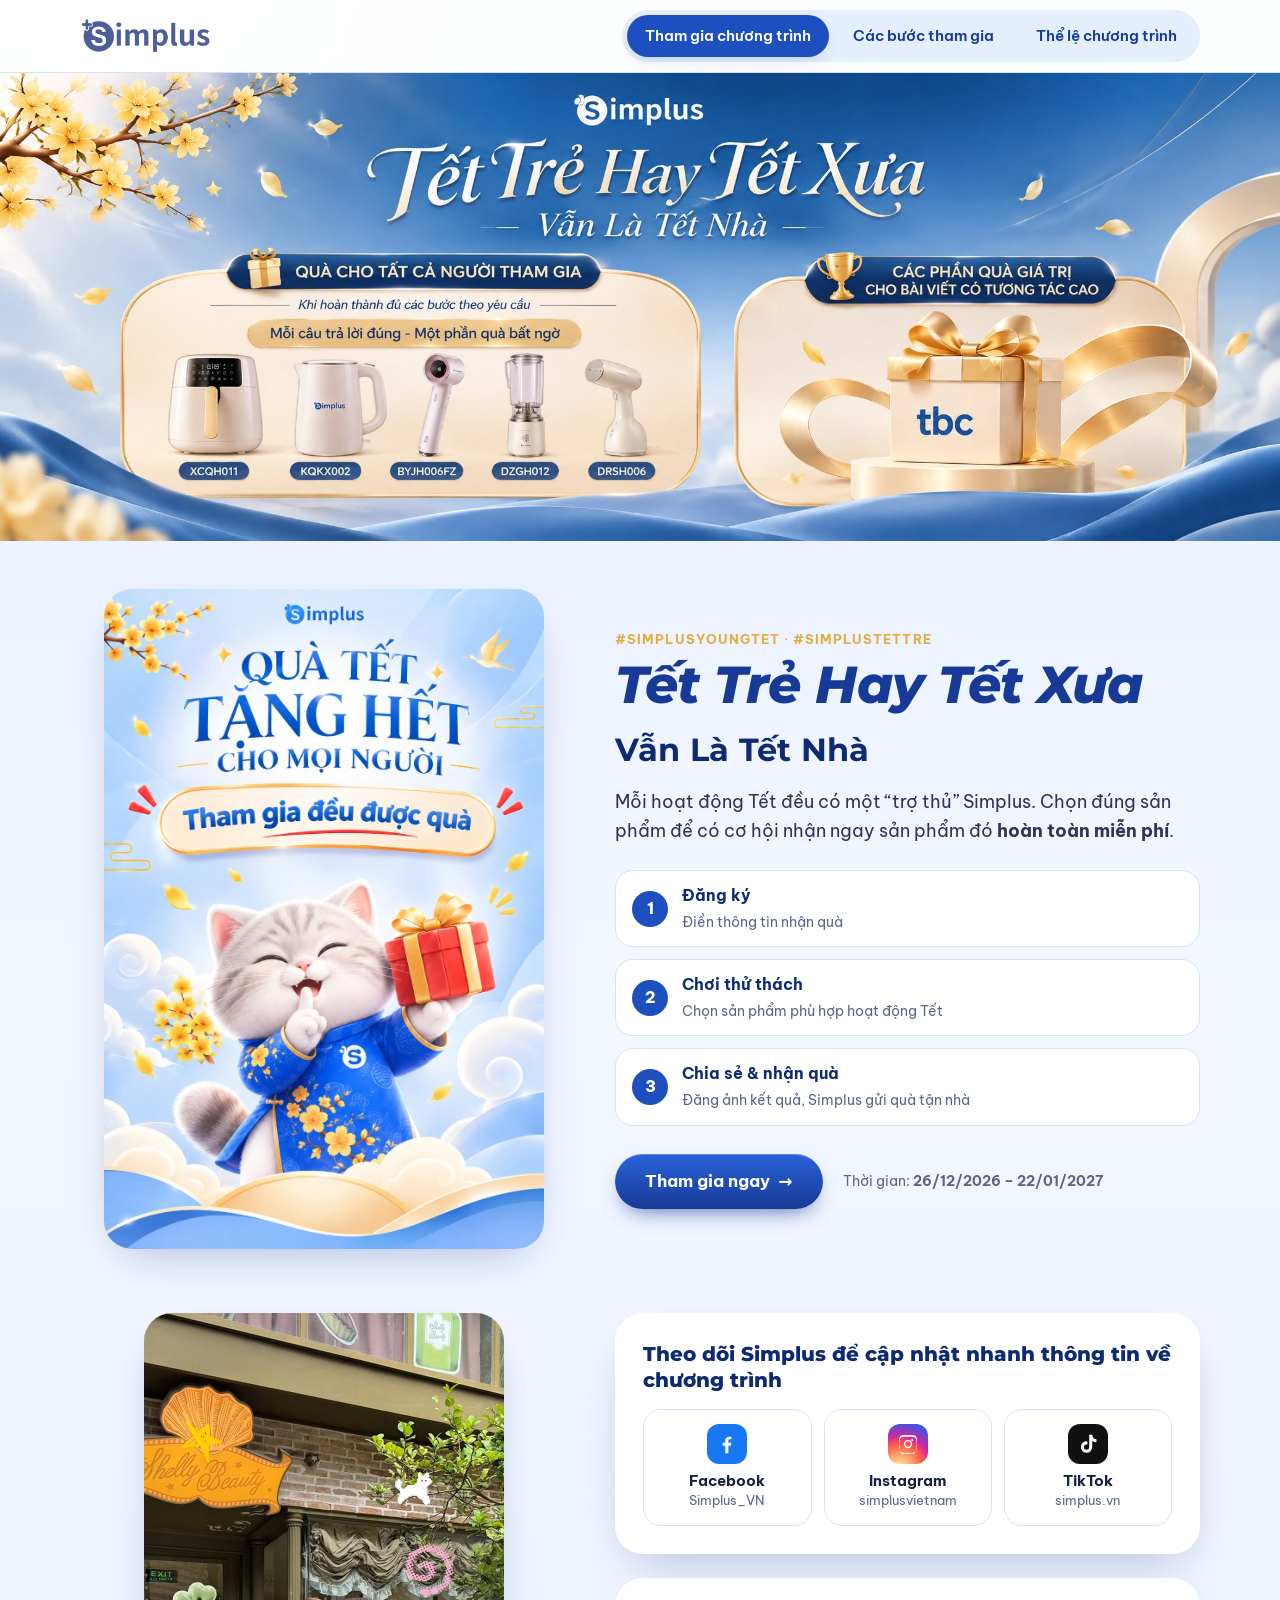
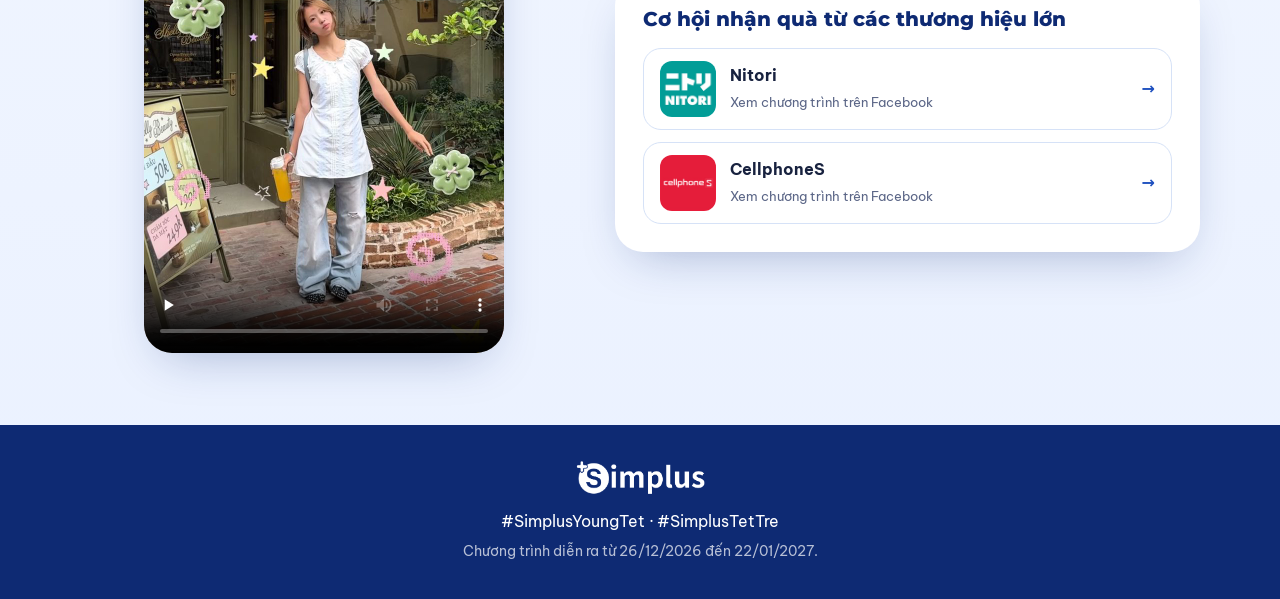
==== chiase-hd-BYJH006FZ.html @ 3014f20a "Add files via upload" ====
<!doctype html>
<html lang="vi">
<head>
<meta charset="utf-8">
<meta name="viewport" content="width=device-width, initial-scale=1">
<title>Mình vừa nhận được Máy giặt thảm, sofa BYJH006FZ từ Simplus!</title>
<meta name="description" content="Tết Trẻ Hay Tết Xưa – Vẫn Là Tết Nhà. Chọn đúng trợ thủ Simplus cho việc Tết, rinh quà miễn phí! #SimplusYoungTet #SimplusTetTre">
<meta property="og:type" content="website">
<meta property="og:locale" content="vi_VN">
<meta property="og:site_name" content="Simplus Việt Nam">
<meta property="og:url" content="https://contacttrangdang.github.io/simplus-tet/chiase-hd-BYJH006FZ.html">
<meta property="og:title" content="Mình vừa nhận được Máy giặt thảm, sofa BYJH006FZ từ Simplus!">
<meta property="og:description" content="Tết Trẻ Hay Tết Xưa – Vẫn Là Tết Nhà. Chọn đúng trợ thủ Simplus cho việc Tết, rinh quà miễn phí! #SimplusYoungTet #SimplusTetTre">
<meta property="og:image" content="https://contacttrangdang.github.io/simplus-tet/og-hd-BYJH006FZ.jpg">
<meta property="og:image:width" content="2400">
<meta property="og:image:height" content="1260">
<meta property="og:image:type" content="image/jpeg">
<meta name="twitter:card" content="summary_large_image">
<link rel="canonical" href="https://contacttrangdang.github.io/simplus-tet/chiase-hd-BYJH006FZ.html">
<script>location.replace("./");</script>
</head>
<body style="font-family:sans-serif;text-align:center;padding:40px">
<p><a href="./">Tham gia thử thách Tết cùng Simplus</a></p>
</body>
</html>
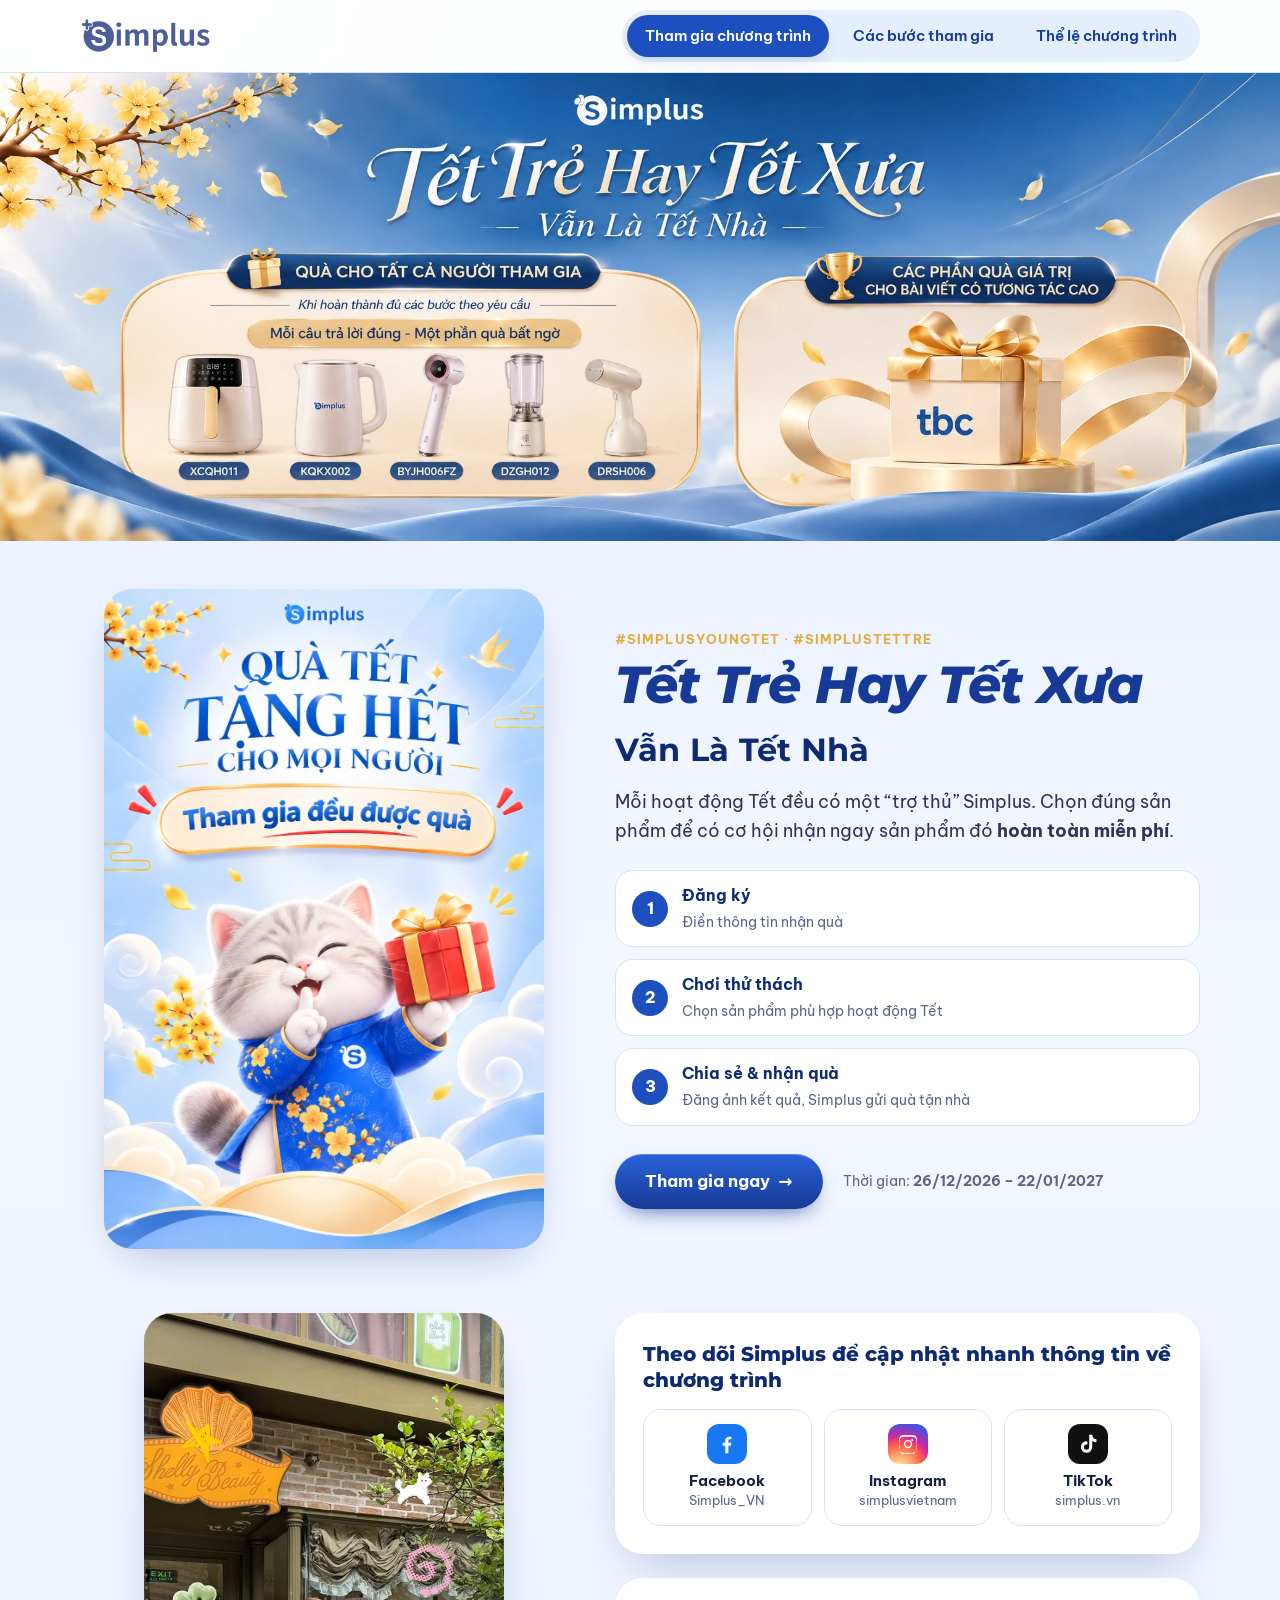
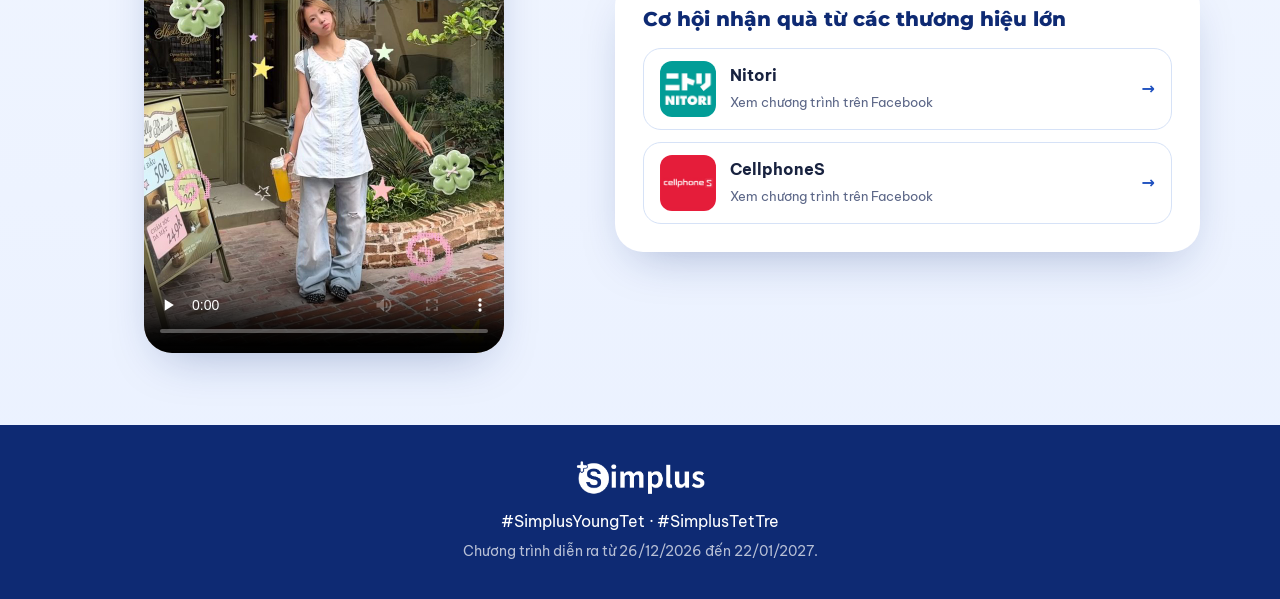
==== commit 2dcd40e3: "Add files via upload" ====
--- a/chiase-hd-BYJH006FZ.html
+++ b/chiase-hd-BYJH006FZ.html
@@ -8,15 +8,15 @@
 <meta property="og:type" content="website">
 <meta property="og:locale" content="vi_VN">
 <meta property="og:site_name" content="Simplus Việt Nam">
-<meta property="og:url" content="https://contacttrangdang.github.io/simplus-tet/chiase-hd-BYJH006FZ.html">
+<meta property="og:url" content="https://simplusvn.github.io/thu-thach-Tet/chiase-hd-BYJH006FZ.html">
 <meta property="og:title" content="Mình vừa nhận được Máy giặt thảm, sofa BYJH006FZ từ Simplus!">
 <meta property="og:description" content="Tết Trẻ Hay Tết Xưa – Vẫn Là Tết Nhà. Chọn đúng trợ thủ Simplus cho việc Tết, rinh quà miễn phí! #SimplusYoungTet #SimplusTetTre">
-<meta property="og:image" content="https://contacttrangdang.github.io/simplus-tet/og-hd-BYJH006FZ.jpg">
+<meta property="og:image" content="https://simplusvn.github.io/thu-thach-Tet/og-hd-BYJH006FZ.jpg">
 <meta property="og:image:width" content="2400">
 <meta property="og:image:height" content="1260">
 <meta property="og:image:type" content="image/jpeg">
 <meta name="twitter:card" content="summary_large_image">
-<link rel="canonical" href="https://contacttrangdang.github.io/simplus-tet/chiase-hd-BYJH006FZ.html">
+<link rel="canonical" href="https://simplusvn.github.io/thu-thach-Tet/chiase-hd-BYJH006FZ.html">
 <script>location.replace("./");</script>
 </head>
 <body style="font-family:sans-serif;text-align:center;padding:40px">
